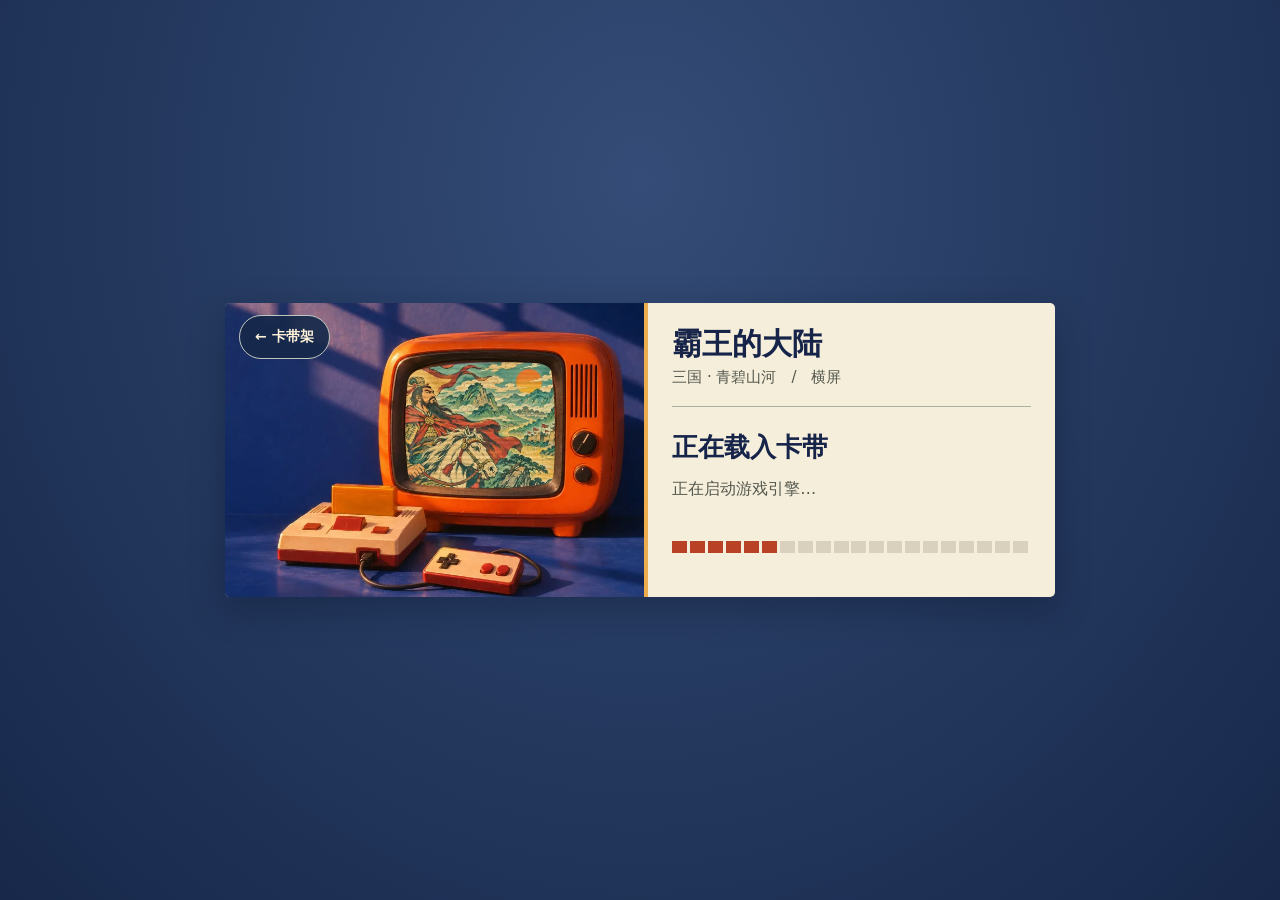
==== games/sanguo/index.html @ d0e0dc29 "Publish the static game club v1.2.2 with unified loading feedback" ====
<!doctype html>
<html lang="zh-CN">
<head>
<meta charset="utf-8">
<meta name="viewport" content="width=device-width,initial-scale=1,viewport-fit=cover">
<title>游戏卡带</title>
<style>
html,body{width:100%;height:100%;margin:0;overflow:hidden}body{display:grid;place-items:center;background:#10151d}
canvas{display:block;outline:0;touch-action:none}#status:not(:empty){position:absolute;color:white}
</style>
<link rel="preload" as="script" href="../../shared/engine.241e3a97c0cf1e50.js">
<script src="../../game-bridge.js"></script>
<script type="application/json" id="cartridge">{"layout":"landscape","readyEvent":null,"script":"../../shared/engine.241e3a97c0cf1e50.js","engine":{"bytes":19138515,"compressedBytes":4193795,"parts":[{"path":"../../shared/engine.487dfa655f6ff598.br.bin","bytes":4193795,"sha256":"487dfa655f6ff598ac2a3dfdcc6a70fb4128335d2531b7a7a93d26cf545f7693"}]},"data":{"bytes":13396112,"compressedBytes":12481455,"parts":[{"path":"data.0dc553352dc4e26f.br.bin","bytes":8388608,"sha256":"0dc553352dc4e26fc42a48427fecedf94fcf483b482462ba556a032a9ff77bd2"},{"path":"data.724cdeb43d3e2bc2.br.bin","bytes":4092847,"sha256":"724cdeb43d3e2bc2cca76df0de41fb9b7a4ebe9136a504eacc91ee1f42d0b78a"}]},"decoder":"../../shared/decode-worker.ebb8e56a0ec16fb3.js"}</script>
<script defer src="../../shared/boot.fddcdbcf704ecccb.js"></script>
</head>
<body><canvas id="canvas" tabindex="0" aria-label="游戏画面"></canvas><output id="status" aria-live="polite"></output></body>
</html>
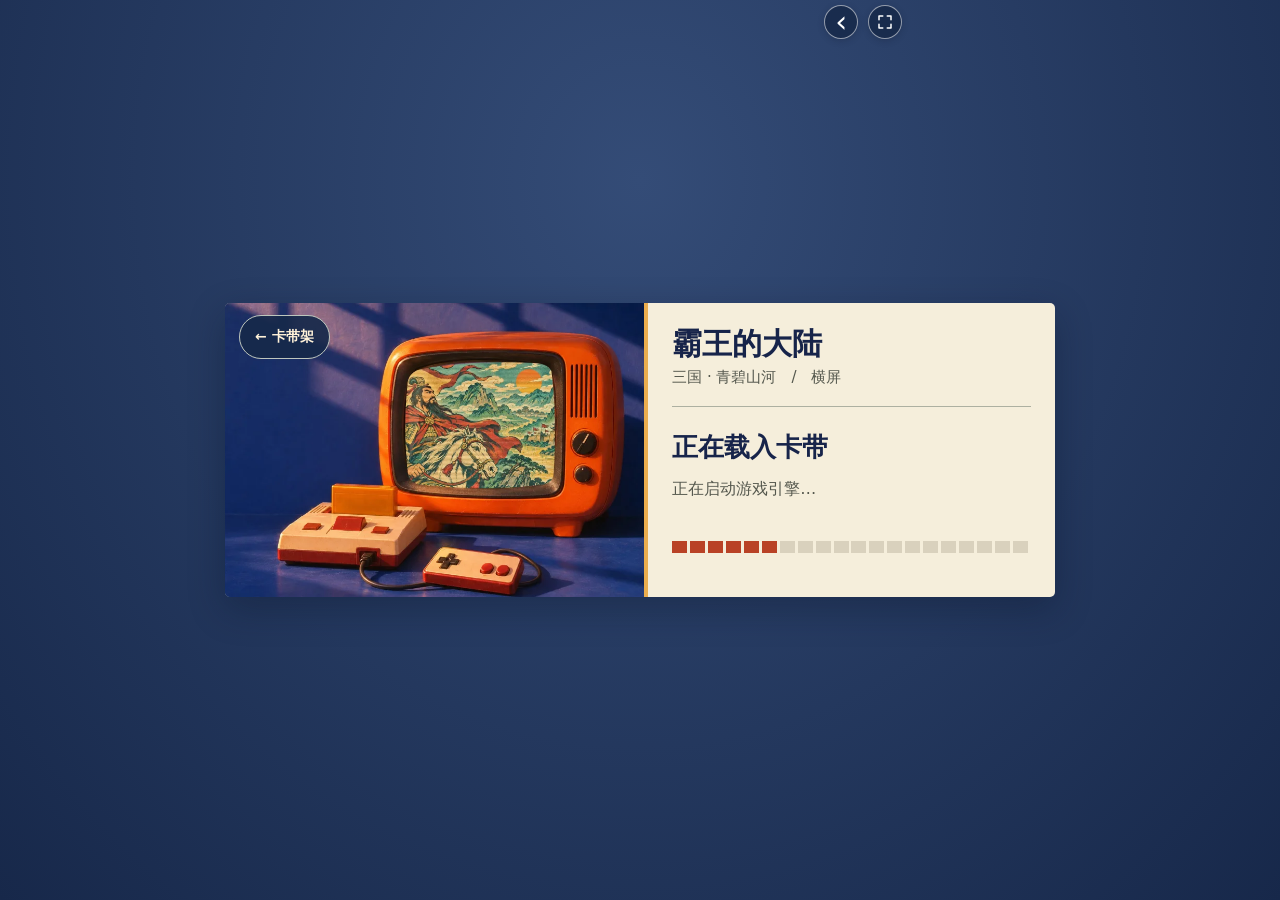
==== commit 1fa36eb7: "Render both games at native screen density in the PWA" ====
--- a/games/sanguo/index.html
+++ b/games/sanguo/index.html
@@ -11,7 +11,7 @@
 <link rel="preload" as="script" href="../../shared/engine.241e3a97c0cf1e50.js">
 <script src="../../game-bridge.js"></script>
 <script type="application/json" id="cartridge">{"layout":"landscape","readyEvent":null,"script":"../../shared/engine.241e3a97c0cf1e50.js","engine":{"bytes":19138515,"compressedBytes":4193795,"parts":[{"path":"../../shared/engine.487dfa655f6ff598.br.bin","bytes":4193795,"sha256":"487dfa655f6ff598ac2a3dfdcc6a70fb4128335d2531b7a7a93d26cf545f7693"}]},"data":{"bytes":13396112,"compressedBytes":12481455,"parts":[{"path":"data.0dc553352dc4e26f.br.bin","bytes":8388608,"sha256":"0dc553352dc4e26fc42a48427fecedf94fcf483b482462ba556a032a9ff77bd2"},{"path":"data.724cdeb43d3e2bc2.br.bin","bytes":4092847,"sha256":"724cdeb43d3e2bc2cca76df0de41fb9b7a4ebe9136a504eacc91ee1f42d0b78a"}]},"decoder":"../../shared/decode-worker.ebb8e56a0ec16fb3.js"}</script>
-<script defer src="../../shared/boot.fddcdbcf704ecccb.js"></script>
+<script defer src="../../shared/boot.0d49cfb0c33cfde6.js"></script>
 </head>
 <body><canvas id="canvas" tabindex="0" aria-label="游戏画面"></canvas><output id="status" aria-live="polite"></output></body>
 </html>
